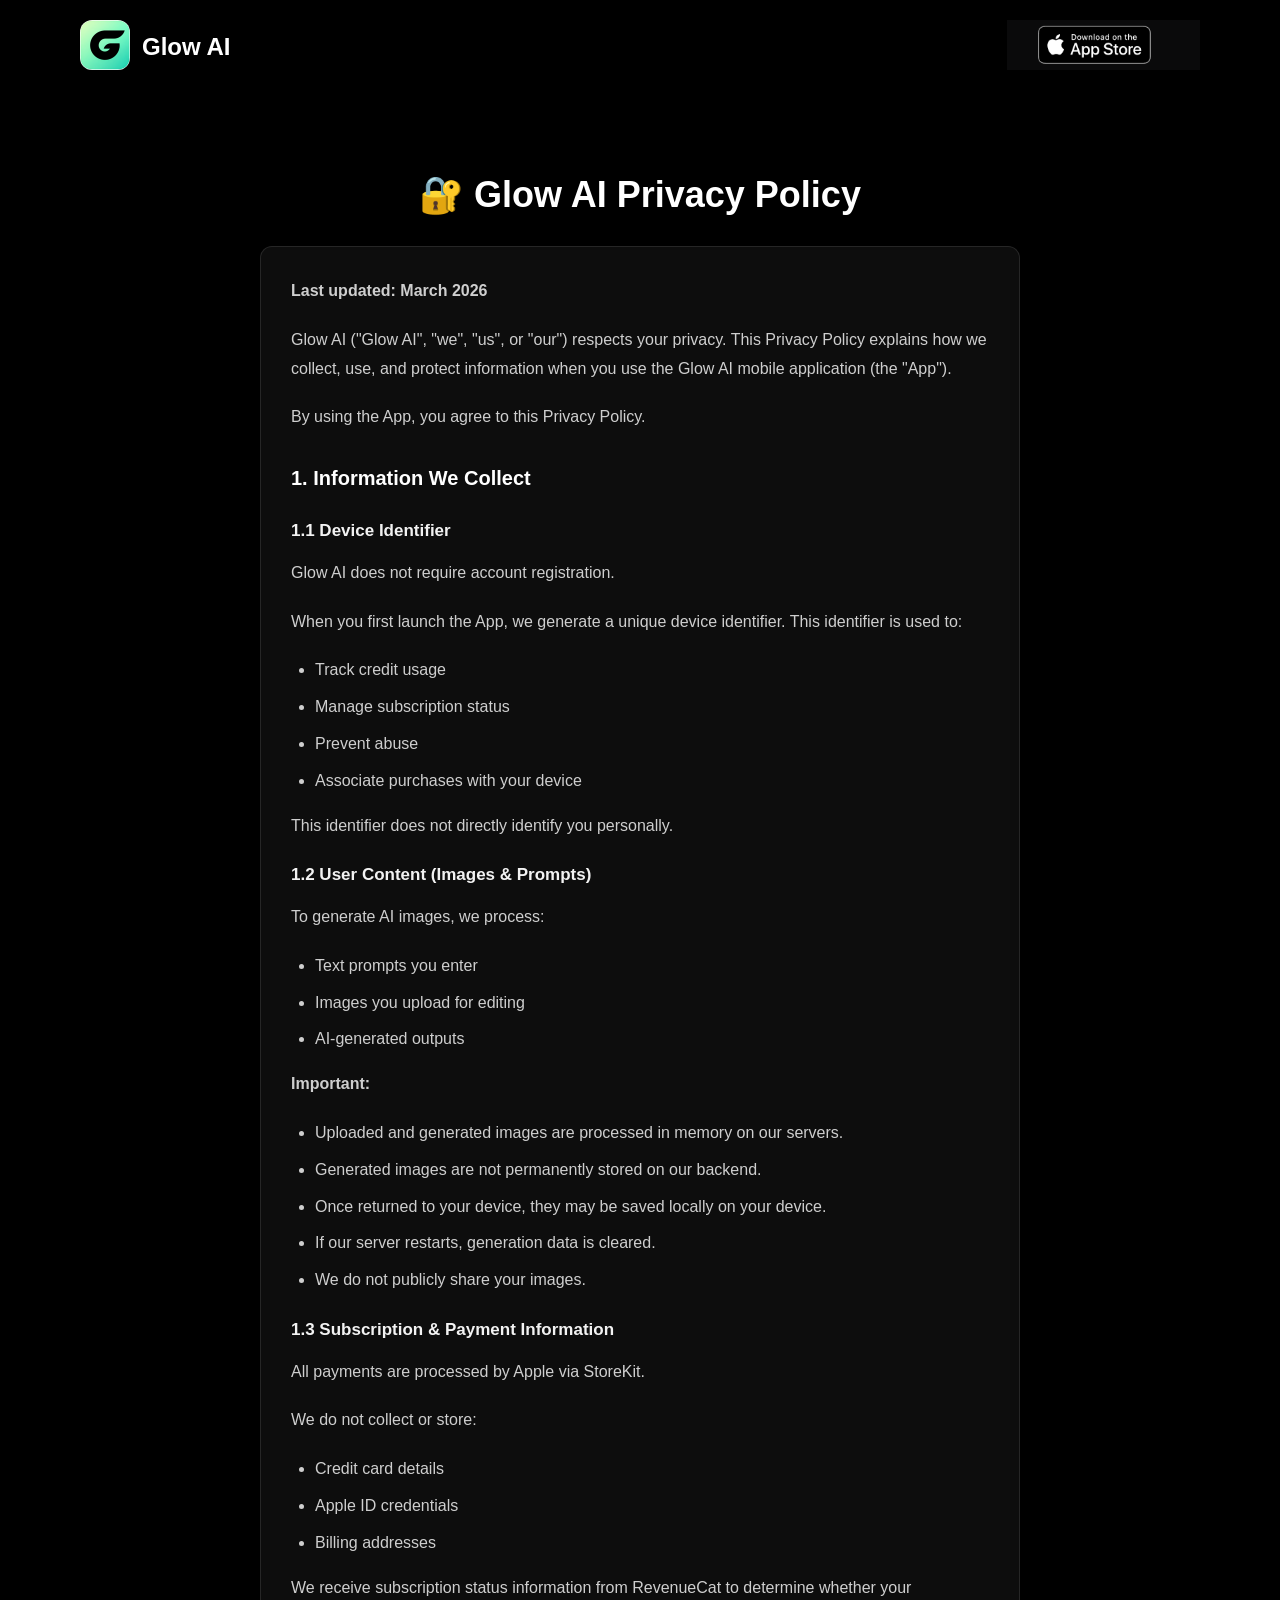
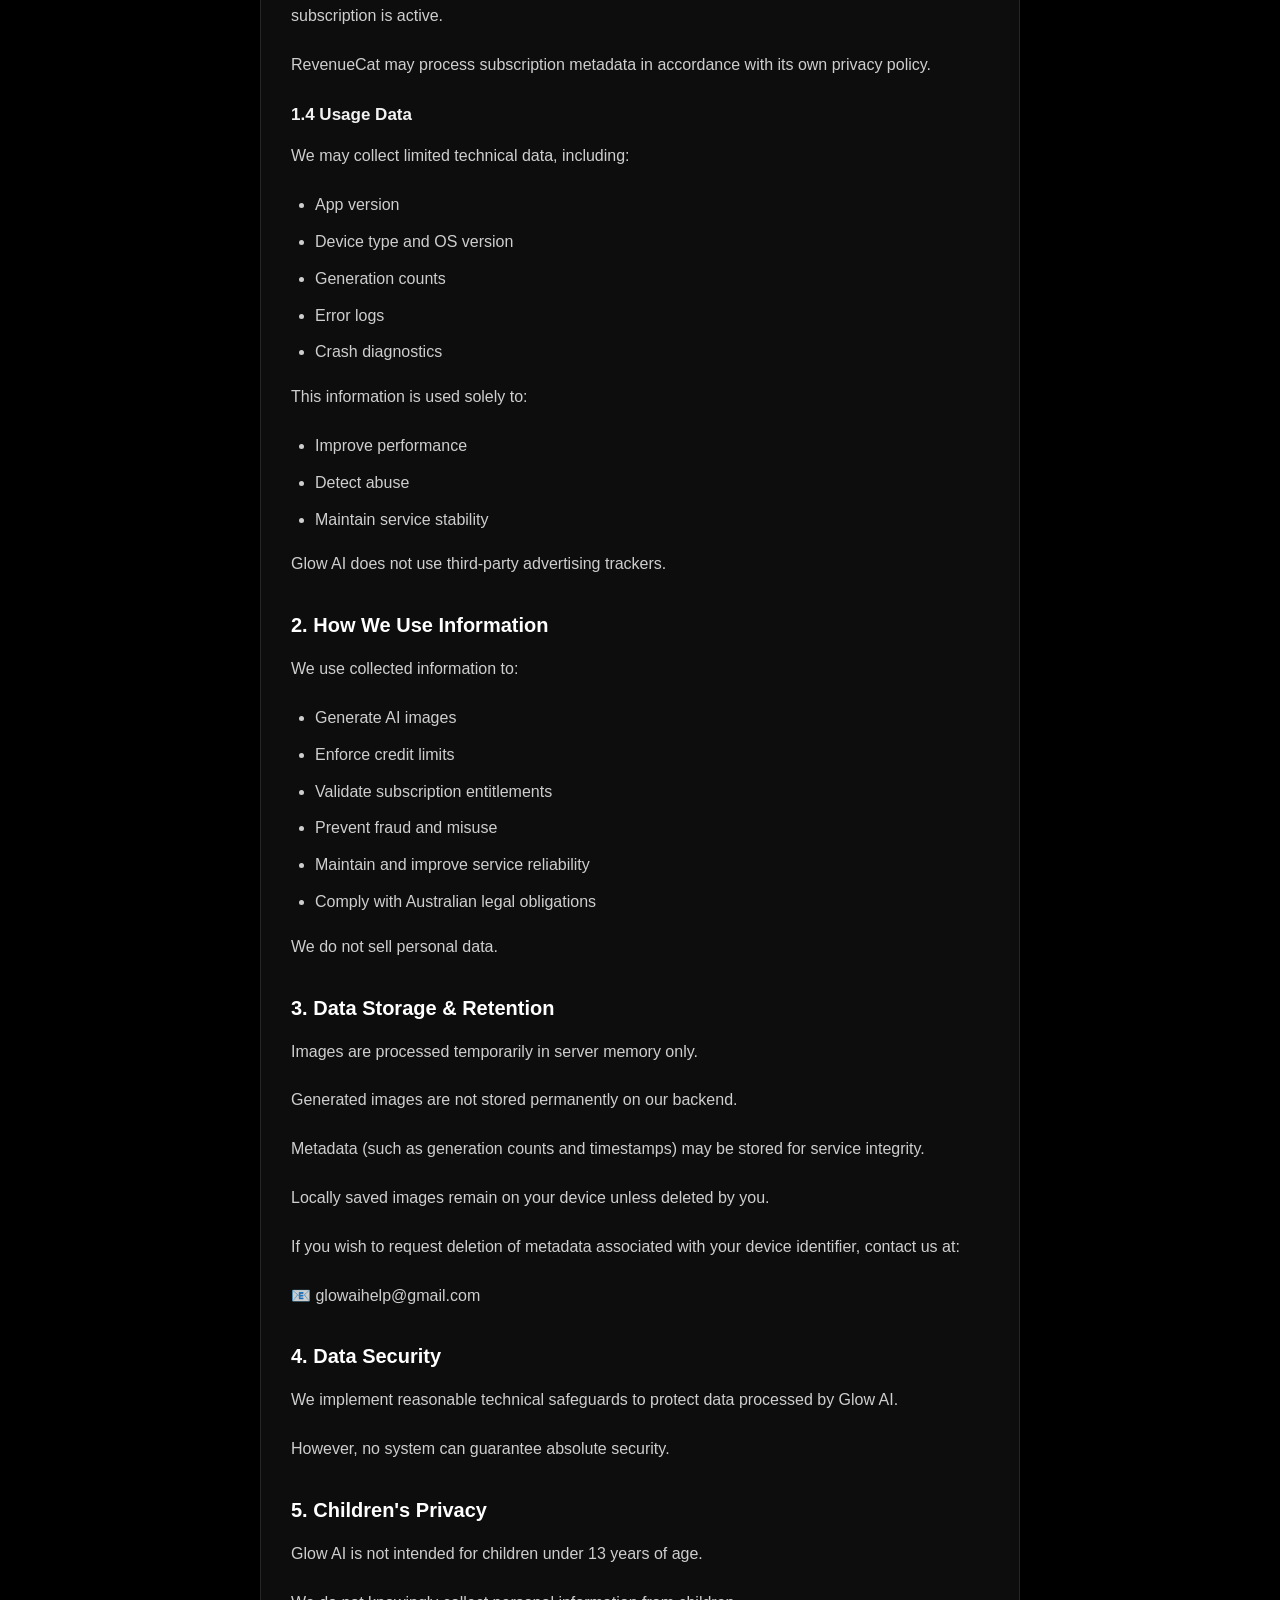
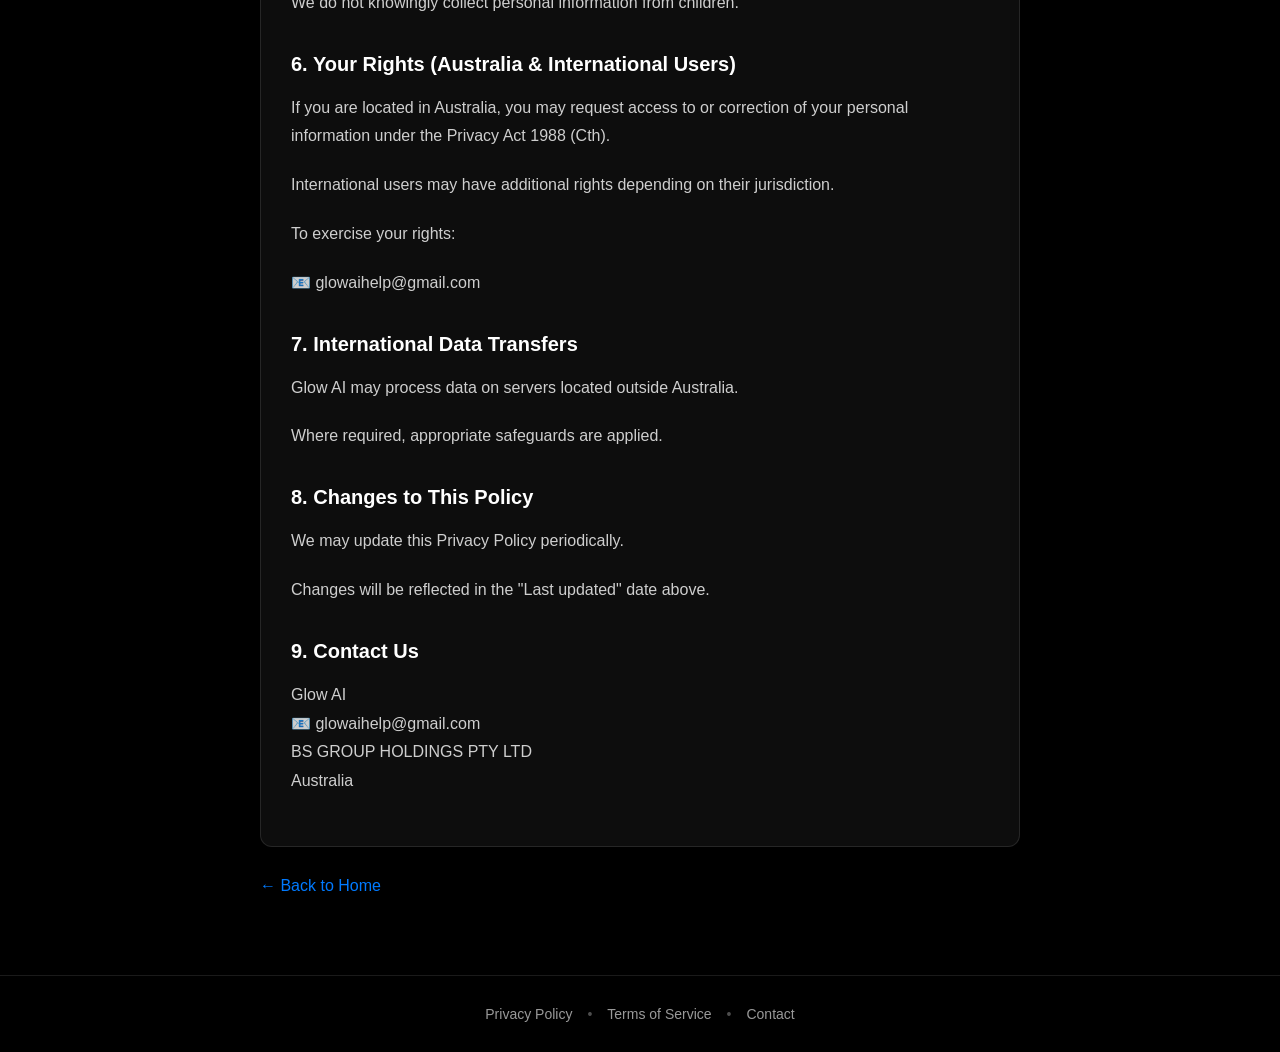
==== privacy/index.html @ a7b7dd00 "Update carousel with all 12 preset images, add full Privacy Policy & Terms, fix links to /privacy an" ====
<!DOCTYPE html>
<html lang="en">
<head>
    <meta charset="UTF-8">
    <meta name="viewport" content="width=device-width, initial-scale=1.0">
    <title>Privacy Policy - Glow AI</title>
    <link rel="icon" type="image/png" sizes="64x64" href="../favicon.png">
    <link rel="apple-touch-icon" sizes="180x180" href="../apple-touch-icon.png">
    <link rel="stylesheet" href="../styles.css">
</head>
<body>
    <div class="container">
        <!-- Header -->
        <header>
            <div class="logo-section">
                <a href="../index.html"><img src="../app-icon.png" alt="Glow AI" class="app-icon"></a>
                <h1 class="logo-text">Glow AI</h1>
            </div>
            <a href="#" class="app-store-link" id="appStoreLink">
                <img src="../app-store-badge.png" alt="Download on the App Store" class="app-store-badge">
            </a>
        </header>

        <!-- Main Content -->
        <main>
            <div class="page-container">
                <h1 class="page-title">🔐 Glow AI Privacy Policy</h1>
                
                <div class="page-content">
                    <p><strong>Last updated: March 2026</strong></p>
                    
                    <p>Glow AI ("Glow AI", "we", "us", or "our") respects your privacy. This Privacy Policy explains how we collect, use, and protect information when you use the Glow AI mobile application (the "App").</p>
                    
                    <p>By using the App, you agree to this Privacy Policy.</p>

                    <h2>1. Information We Collect</h2>
                    
                    <h3>1.1 Device Identifier</h3>
                    <p>Glow AI does not require account registration.</p>
                    <p>When you first launch the App, we generate a unique device identifier. This identifier is used to:</p>
                    <ul>
                        <li>Track credit usage</li>
                        <li>Manage subscription status</li>
                        <li>Prevent abuse</li>
                        <li>Associate purchases with your device</li>
                    </ul>
                    <p>This identifier does not directly identify you personally.</p>

                    <h3>1.2 User Content (Images & Prompts)</h3>
                    <p>To generate AI images, we process:</p>
                    <ul>
                        <li>Text prompts you enter</li>
                        <li>Images you upload for editing</li>
                        <li>AI-generated outputs</li>
                    </ul>
                    <p><strong>Important:</strong></p>
                    <ul>
                        <li>Uploaded and generated images are processed in memory on our servers.</li>
                        <li>Generated images are not permanently stored on our backend.</li>
                        <li>Once returned to your device, they may be saved locally on your device.</li>
                        <li>If our server restarts, generation data is cleared.</li>
                        <li>We do not publicly share your images.</li>
                    </ul>

                    <h3>1.3 Subscription & Payment Information</h3>
                    <p>All payments are processed by Apple via StoreKit.</p>
                    <p>We do not collect or store:</p>
                    <ul>
                        <li>Credit card details</li>
                        <li>Apple ID credentials</li>
                        <li>Billing addresses</li>
                    </ul>
                    <p>We receive subscription status information from RevenueCat to determine whether your subscription is active.</p>
                    <p>RevenueCat may process subscription metadata in accordance with its own privacy policy.</p>

                    <h3>1.4 Usage Data</h3>
                    <p>We may collect limited technical data, including:</p>
                    <ul>
                        <li>App version</li>
                        <li>Device type and OS version</li>
                        <li>Generation counts</li>
                        <li>Error logs</li>
                        <li>Crash diagnostics</li>
                    </ul>
                    <p>This information is used solely to:</p>
                    <ul>
                        <li>Improve performance</li>
                        <li>Detect abuse</li>
                        <li>Maintain service stability</li>
                    </ul>
                    <p>Glow AI does not use third-party advertising trackers.</p>

                    <h2>2. How We Use Information</h2>
                    <p>We use collected information to:</p>
                    <ul>
                        <li>Generate AI images</li>
                        <li>Enforce credit limits</li>
                        <li>Validate subscription entitlements</li>
                        <li>Prevent fraud and misuse</li>
                        <li>Maintain and improve service reliability</li>
                        <li>Comply with Australian legal obligations</li>
                    </ul>
                    <p>We do not sell personal data.</p>

                    <h2>3. Data Storage & Retention</h2>
                    <p>Images are processed temporarily in server memory only.</p>
                    <p>Generated images are not stored permanently on our backend.</p>
                    <p>Metadata (such as generation counts and timestamps) may be stored for service integrity.</p>
                    <p>Locally saved images remain on your device unless deleted by you.</p>
                    <p>If you wish to request deletion of metadata associated with your device identifier, contact us at:</p>
                    <p>📧 glowaihelp@gmail.com</p>

                    <h2>4. Data Security</h2>
                    <p>We implement reasonable technical safeguards to protect data processed by Glow AI.</p>
                    <p>However, no system can guarantee absolute security.</p>

                    <h2>5. Children's Privacy</h2>
                    <p>Glow AI is not intended for children under 13 years of age.</p>
                    <p>We do not knowingly collect personal information from children.</p>

                    <h2>6. Your Rights (Australia & International Users)</h2>
                    <p>If you are located in Australia, you may request access to or correction of your personal information under the Privacy Act 1988 (Cth).</p>
                    <p>International users may have additional rights depending on their jurisdiction.</p>
                    <p>To exercise your rights:</p>
                    <p>📧 glowaihelp@gmail.com</p>

                    <h2>7. International Data Transfers</h2>
                    <p>Glow AI may process data on servers located outside Australia.</p>
                    <p>Where required, appropriate safeguards are applied.</p>

                    <h2>8. Changes to This Policy</h2>
                    <p>We may update this Privacy Policy periodically.</p>
                    <p>Changes will be reflected in the "Last updated" date above.</p>

                    <h2>9. Contact Us</h2>
                    <p>Glow AI<br>
                    📧 glowaihelp@gmail.com<br>
                    BS GROUP HOLDINGS PTY LTD<br>
                    Australia</p>
                </div>

                <a href="../index.html" class="back-link">← Back to Home</a>
            </div>
        </main>

        <!-- Footer -->
        <footer>
            <div class="footer-links">
                <a href="../privacy">Privacy Policy</a>
                <span class="separator">•</span>
                <a href="../terms">Terms of Service</a>
                <span class="separator">•</span>
                <a href="../contact.html">Contact</a>
            </div>
        </footer>
    </div>

    <script src="../script.js"></script>
</body>
</html>
---- styles.css ----
* {
    margin: 0;
    padding: 0;
    box-sizing: border-box;
}

body {
    font-family: -apple-system, BlinkMacSystemFont, 'Segoe UI', 'Roboto', 'Helvetica', 'Arial', sans-serif;
    background-color: #000000;
    color: #ffffff;
    min-height: 100vh;
    overflow-x: hidden;
}

.container {
    display: flex;
    flex-direction: column;
    min-height: 100vh;
    max-width: 100%;
    overflow: hidden;
}

/* Header */
header {
    padding: 20px 40px;
    display: flex;
    justify-content: space-between;
    align-items: center;
    max-width: 1200px;
    margin: 0 auto;
    width: 100%;
}

.logo-section {
    display: flex;
    align-items: center;
    gap: 12px;
}

.app-icon {
    width: 50px;
    height: 50px;
    border-radius: 12px;
}

.logo-text {
    font-size: 24px;
    font-weight: 600;
    color: #ffffff;
}

.app-store-link {
    display: block;
    transition: opacity 0.3s ease, transform 0.3s ease;
}

.app-store-link:hover {
    opacity: 0.8;
    transform: scale(1.05);
}

.app-store-badge {
    height: 50px;
    width: auto;
}

/* Main Content */
main {
    flex: 1;
    display: flex;
    flex-direction: column;
    justify-content: center;
    align-items: center;
    padding: 40px 20px;
    gap: 60px;
}

.main-heading {
    font-size: 48px;
    font-weight: 700;
    text-align: center;
    max-width: 800px;
    line-height: 1.2;
    background: linear-gradient(135deg, #ffffff 0%, #a0a0a0 100%);
    -webkit-background-clip: text;
    -webkit-text-fill-color: transparent;
    background-clip: text;
}

/* Carousel */
.carousel-container {
    width: 100%;
    height: 450px;
    position: relative;
    overflow: hidden;
    mask-image: linear-gradient(to right, transparent, black 10%, black 90%, transparent);
    -webkit-mask-image: linear-gradient(to right, transparent, black 10%, black 90%, transparent);
}

.carousel-track {
    display: flex;
    gap: 20px;
    position: absolute;
    animation: scroll 40s linear infinite;
    will-change: transform;
}

.carousel-card {
    min-width: 240px;
    height: 380px;
    border-radius: 20px;
    border: 1px solid rgba(255, 255, 255, 0.2);
    transform: perspective(1000px) rotateY(-5deg);
    transition: transform 0.3s ease;
    position: relative;
    overflow: hidden;
    box-shadow: 0 10px 30px rgba(0, 0, 0, 0.5);
}

.carousel-card:hover {
    transform: perspective(1000px) rotateY(0deg) scale(1.02);
}

.card-image {
    position: absolute;
    top: 0;
    left: 0;
    width: 100%;
    height: 100%;
    object-fit: cover;
    object-position: center;
    transition: opacity 1.5s ease-in-out;
}

.card-image.before {
    opacity: 1;
    z-index: 1;
}

.card-image.after {
    opacity: 0;
    z-index: 2;
}

.carousel-card.show-after .card-image.after {
    opacity: 1;
}

.carousel-card.show-after .card-image.before {
    opacity: 0;
}

@keyframes scroll {
    0% {
        transform: translateX(0);
    }
    100% {
        transform: translateX(-50%);
    }
}

/* Footer */
footer {
    padding: 30px 40px;
    display: flex;
    justify-content: center;
    border-top: 1px solid rgba(255, 255, 255, 0.1);
}

.footer-links {
    display: flex;
    align-items: center;
    gap: 15px;
    flex-wrap: wrap;
    justify-content: center;
}

.footer-links a {
    color: rgba(255, 255, 255, 0.6);
    text-decoration: none;
    font-size: 14px;
    transition: color 0.3s ease;
}

.footer-links a:hover {
    color: #ffffff;
}

.separator {
    color: rgba(255, 255, 255, 0.3);
    font-size: 14px;
}

/* Responsive Design */
@media (max-width: 768px) {
    .main-heading {
        font-size: 32px;
        padding: 0 20px;
    }

    header {
        padding: 15px 20px;
        flex-direction: column;
        gap: 15px;
    }

    .app-icon {
        width: 40px;
        height: 40px;
    }

    .logo-text {
        font-size: 20px;
    }

    .app-store-badge {
        height: 40px;
    }

    .carousel-container {
        height: 320px;
    }

    .carousel-card {
        min-width: 200px;
        height: 300px;
    }

    main {
        gap: 40px;
        padding: 20px;
    }

    .footer-links {
        flex-direction: column;
        gap: 10px;
    }

    .separator {
        display: none;
    }
}

/* Page Styles (for privacy, terms, contact) */
.page-container {
    max-width: 800px;
    margin: 0 auto;
    padding: 40px 20px;
}

.page-title {
    font-size: 36px;
    font-weight: 700;
    margin-bottom: 30px;
    text-align: center;
}

.page-content {
    background: rgba(255, 255, 255, 0.05);
    border: 1px solid rgba(255, 255, 255, 0.1);
    border-radius: 12px;
    padding: 30px;
    line-height: 1.8;
    font-size: 16px;
    color: rgba(255, 255, 255, 0.8);
}

.page-content p {
    margin-bottom: 20px;
}

.page-content h2 {
    font-size: 20px;
    font-weight: 600;
    margin-top: 28px;
    margin-bottom: 12px;
    color: #ffffff;
}

.page-content h3 {
    font-size: 17px;
    font-weight: 600;
    margin-top: 20px;
    margin-bottom: 12px;
    color: rgba(255, 255, 255, 0.95);
}

.page-content ul {
    margin-bottom: 16px;
    padding-left: 24px;
}

.page-content li {
    margin-bottom: 8px;
}

.back-link {
    display: inline-block;
    margin-top: 30px;
    color: #007AFF;
    text-decoration: none;
    font-weight: 500;
    transition: opacity 0.3s ease;
}

.back-link:hover {
    opacity: 0.7;
}
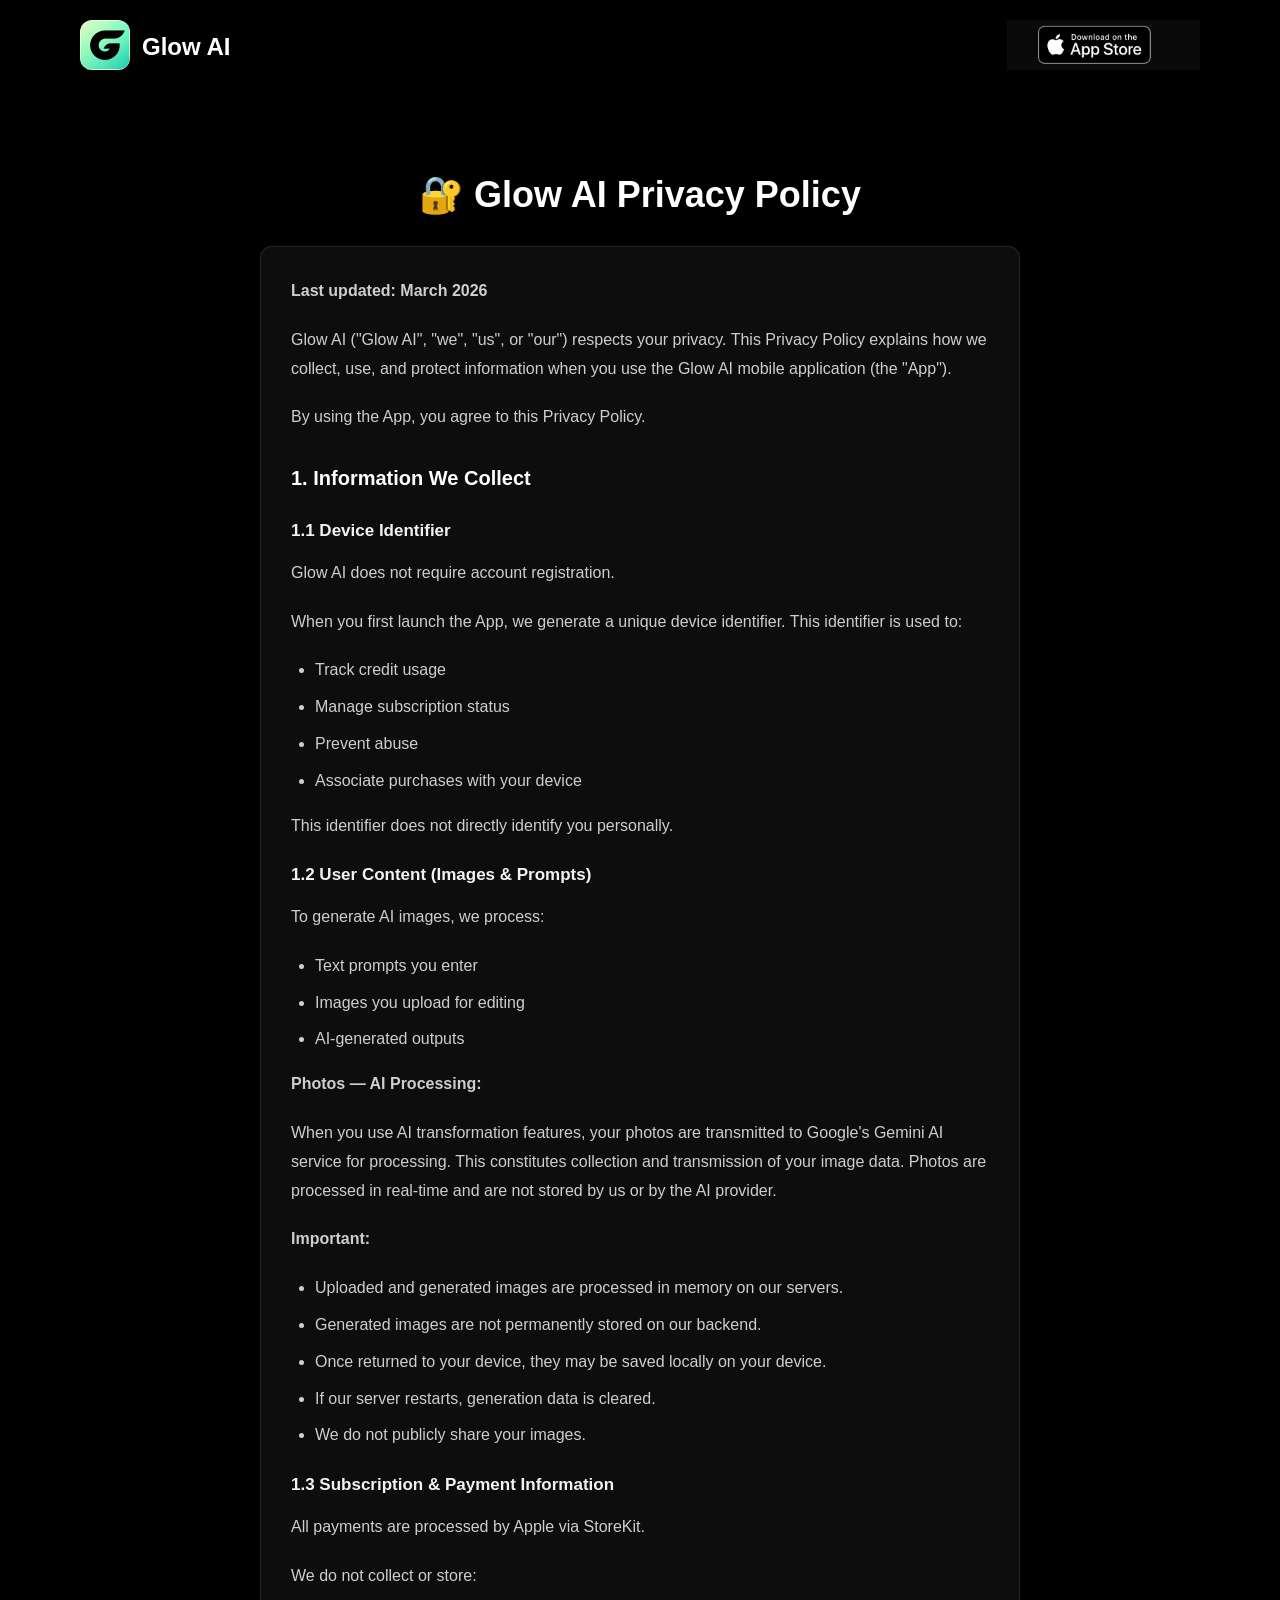
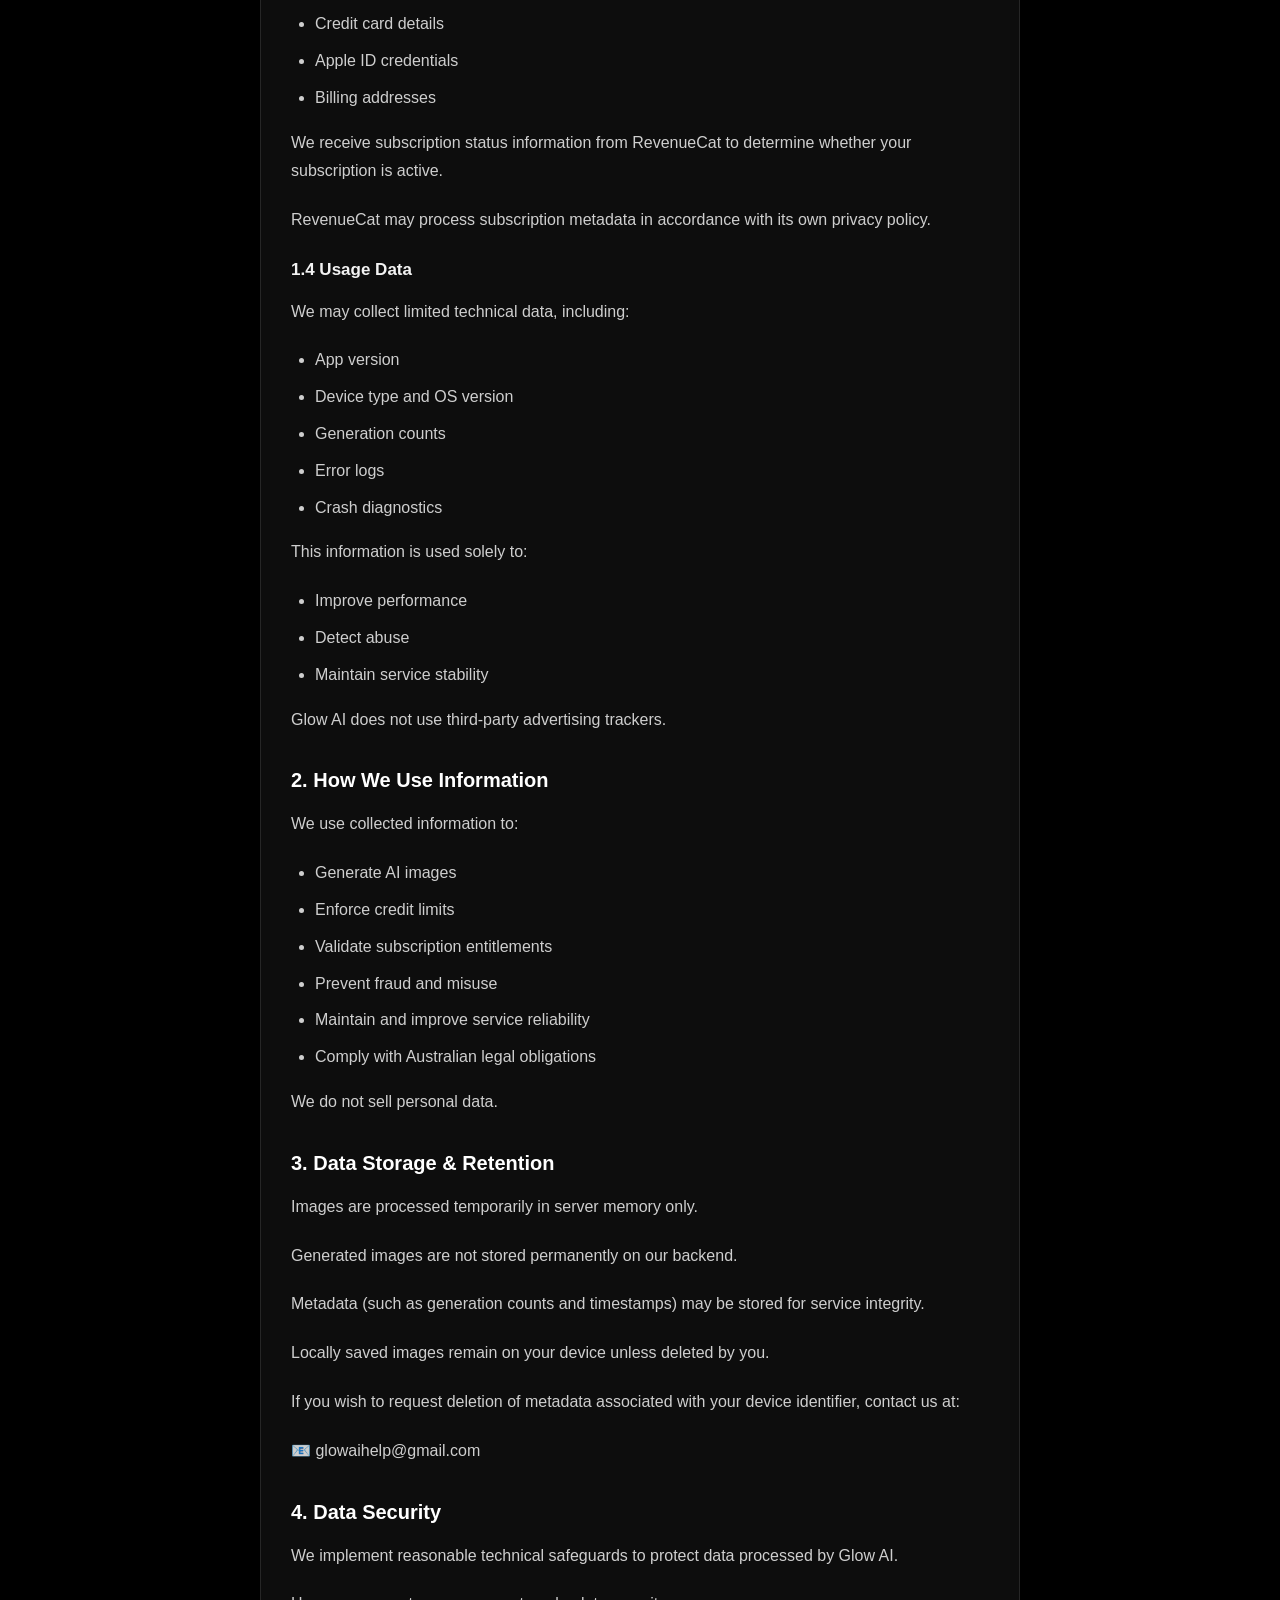
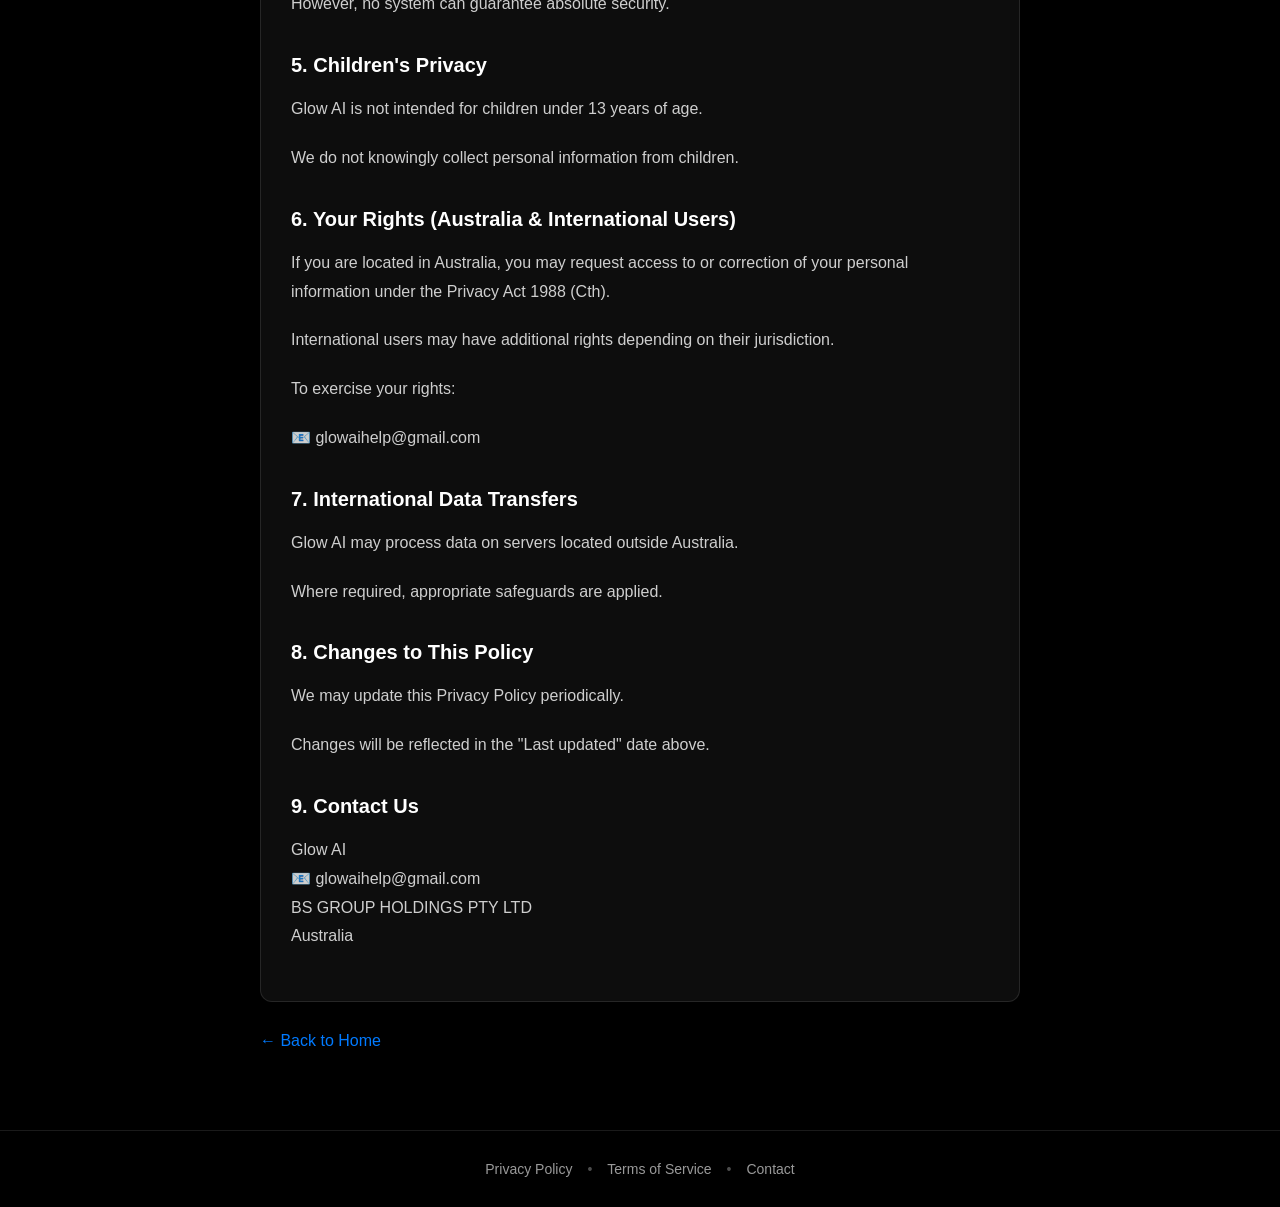
==== commit ea78b360: "Update contact links to clean URL, add Gemini photo disclosure to privacy policy - Change footer lin" ====
--- a/privacy/index.html
+++ b/privacy/index.html
@@ -53,6 +53,8 @@
                         <li>Images you upload for editing</li>
                         <li>AI-generated outputs</li>
                     </ul>
+                    <p><strong>Photos — AI Processing:</strong></p>
+                    <p>When you use AI transformation features, your photos are transmitted to Google's Gemini AI service for processing. This constitutes collection and transmission of your image data. Photos are processed in real-time and are not stored by us or by the AI provider.</p>
                     <p><strong>Important:</strong></p>
                     <ul>
                         <li>Uploaded and generated images are processed in memory on our servers.</li>
@@ -150,7 +152,7 @@
                 <span class="separator">•</span>
                 <a href="../terms">Terms of Service</a>
                 <span class="separator">•</span>
-                <a href="../contact.html">Contact</a>
+                <a href="../contact">Contact</a>
             </div>
         </footer>
     </div>
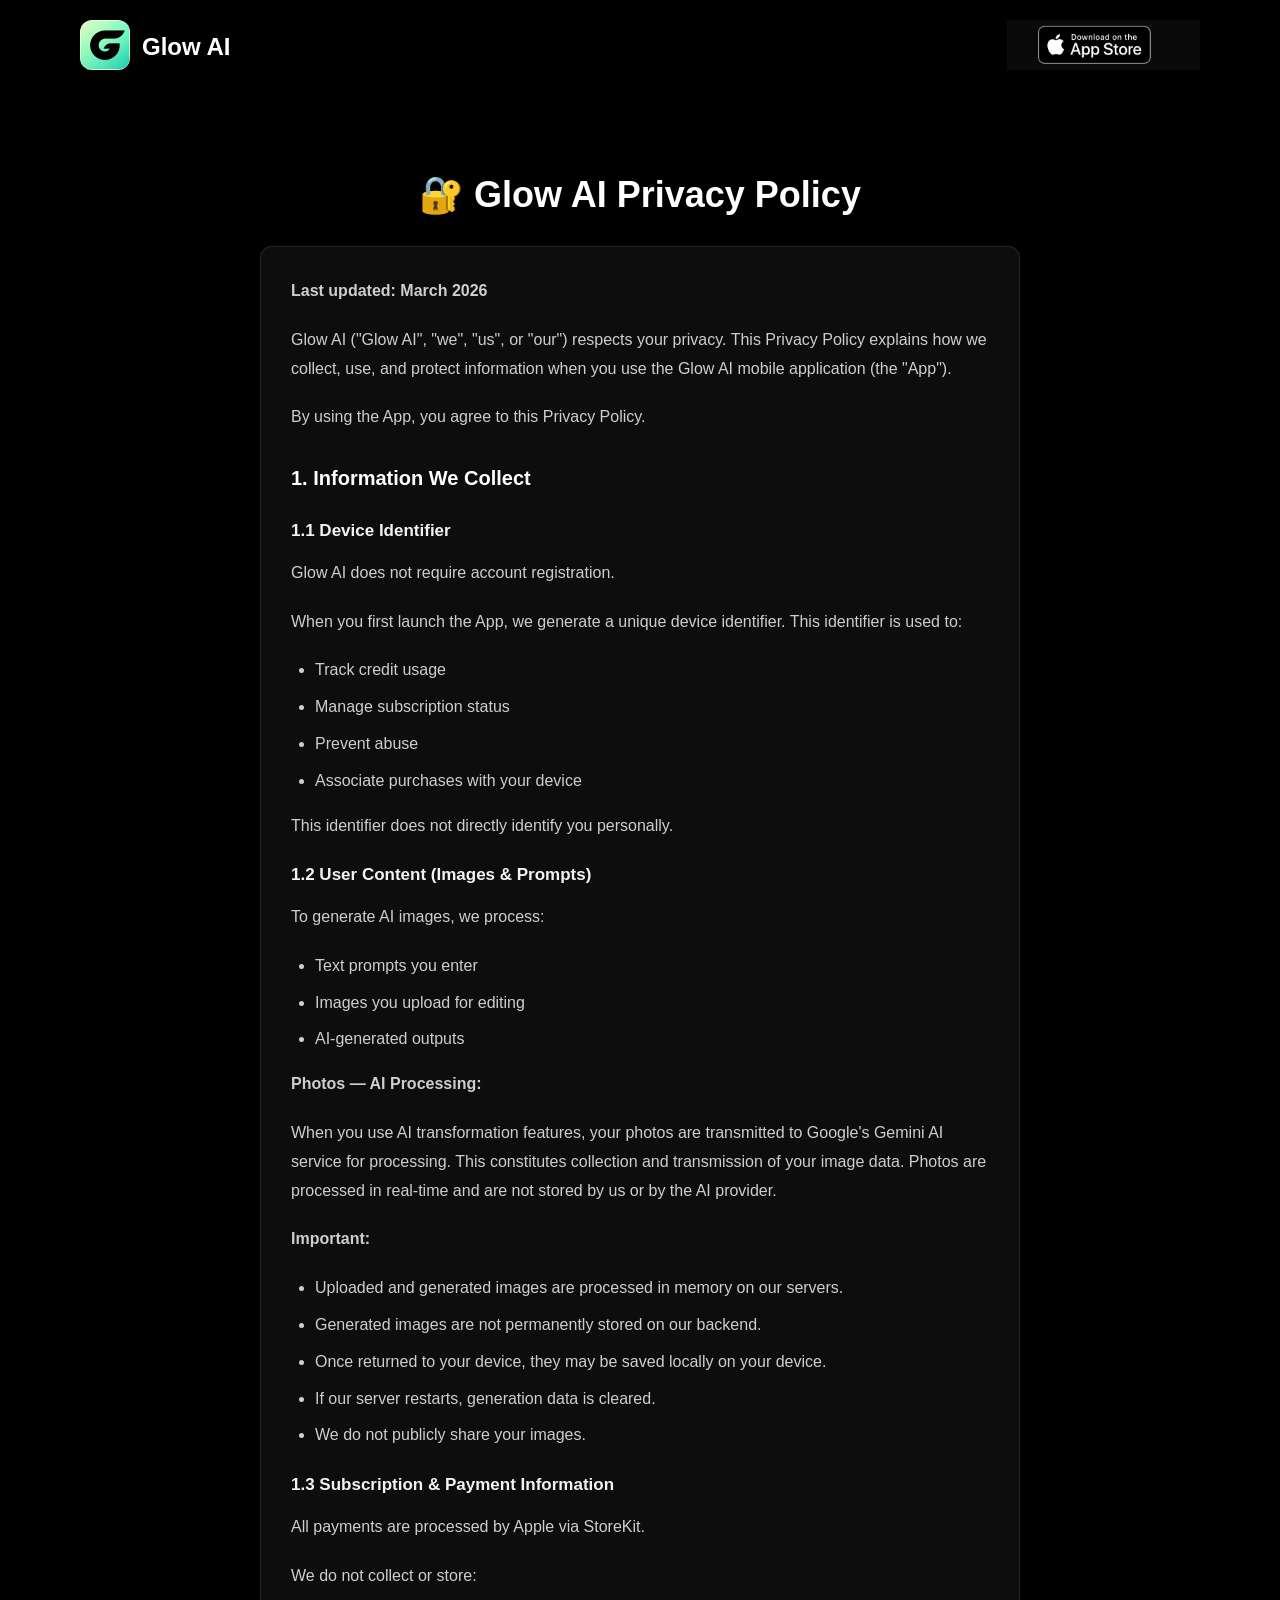
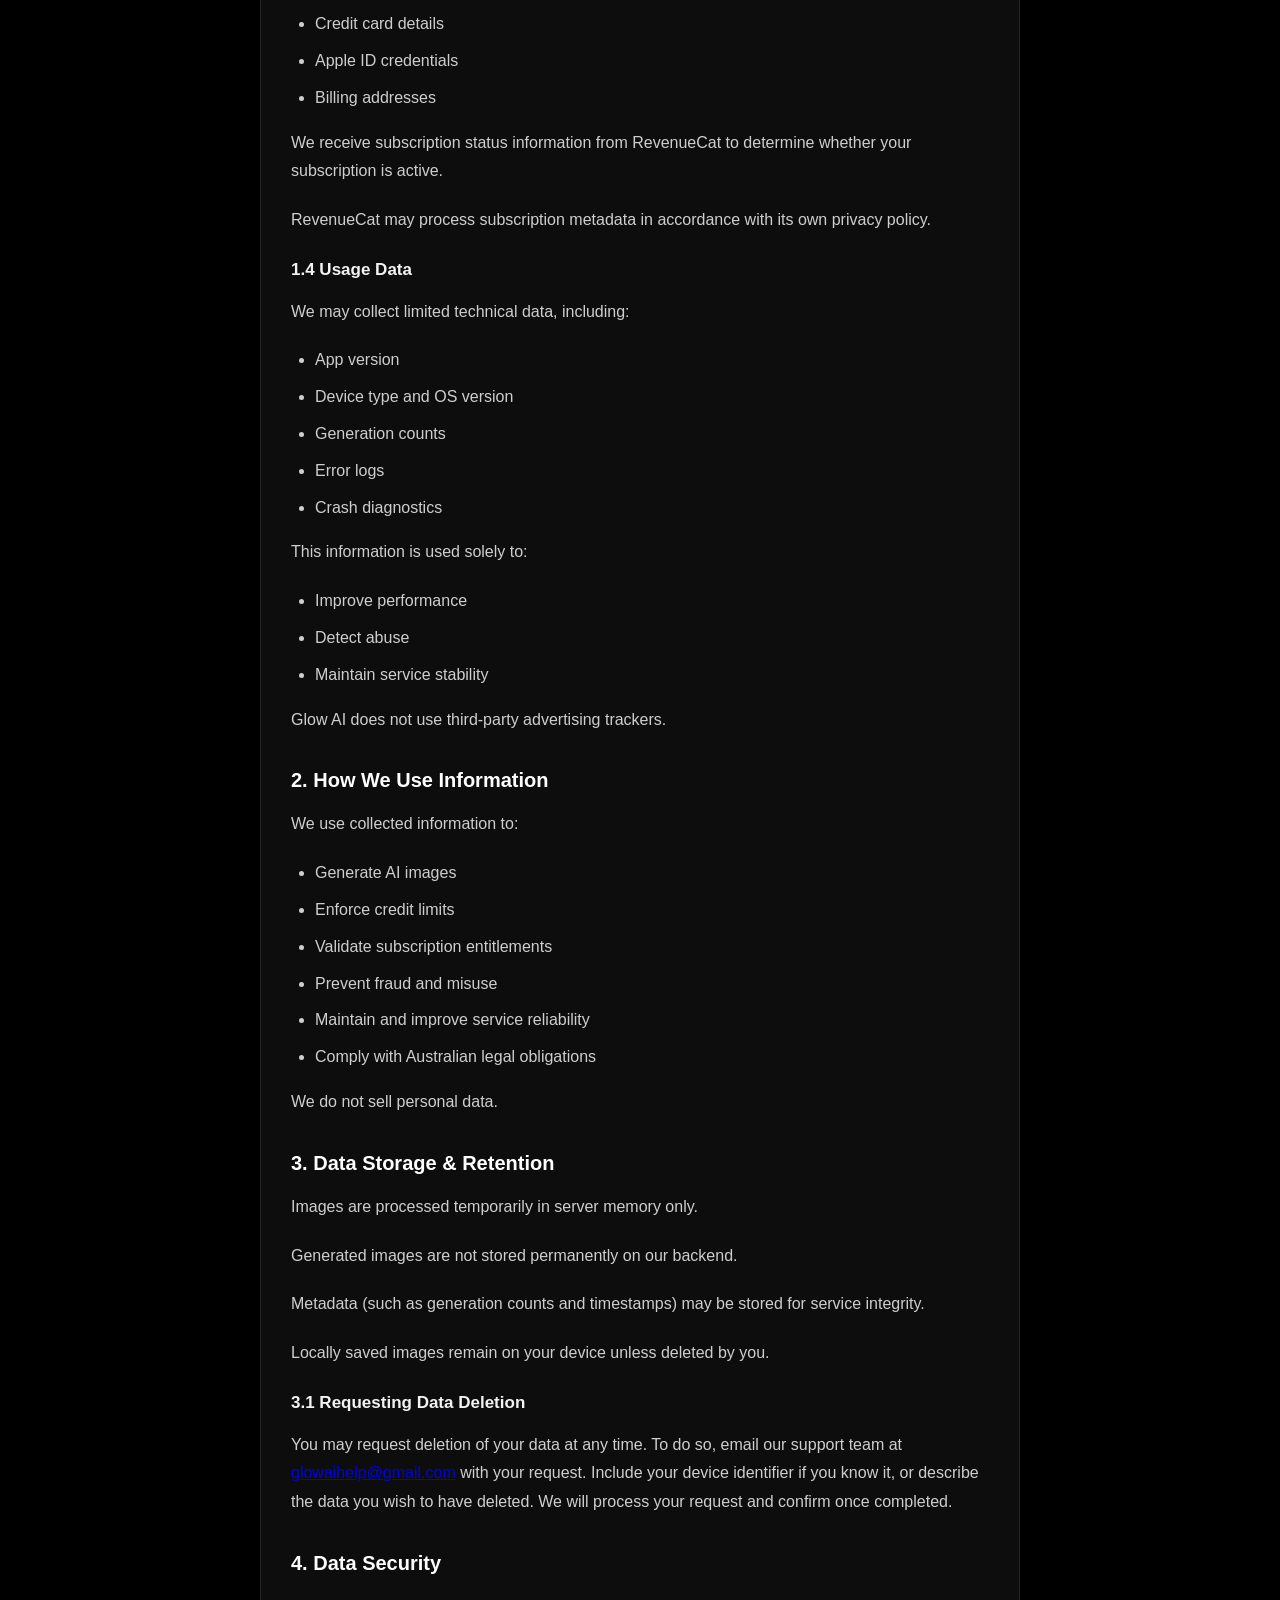
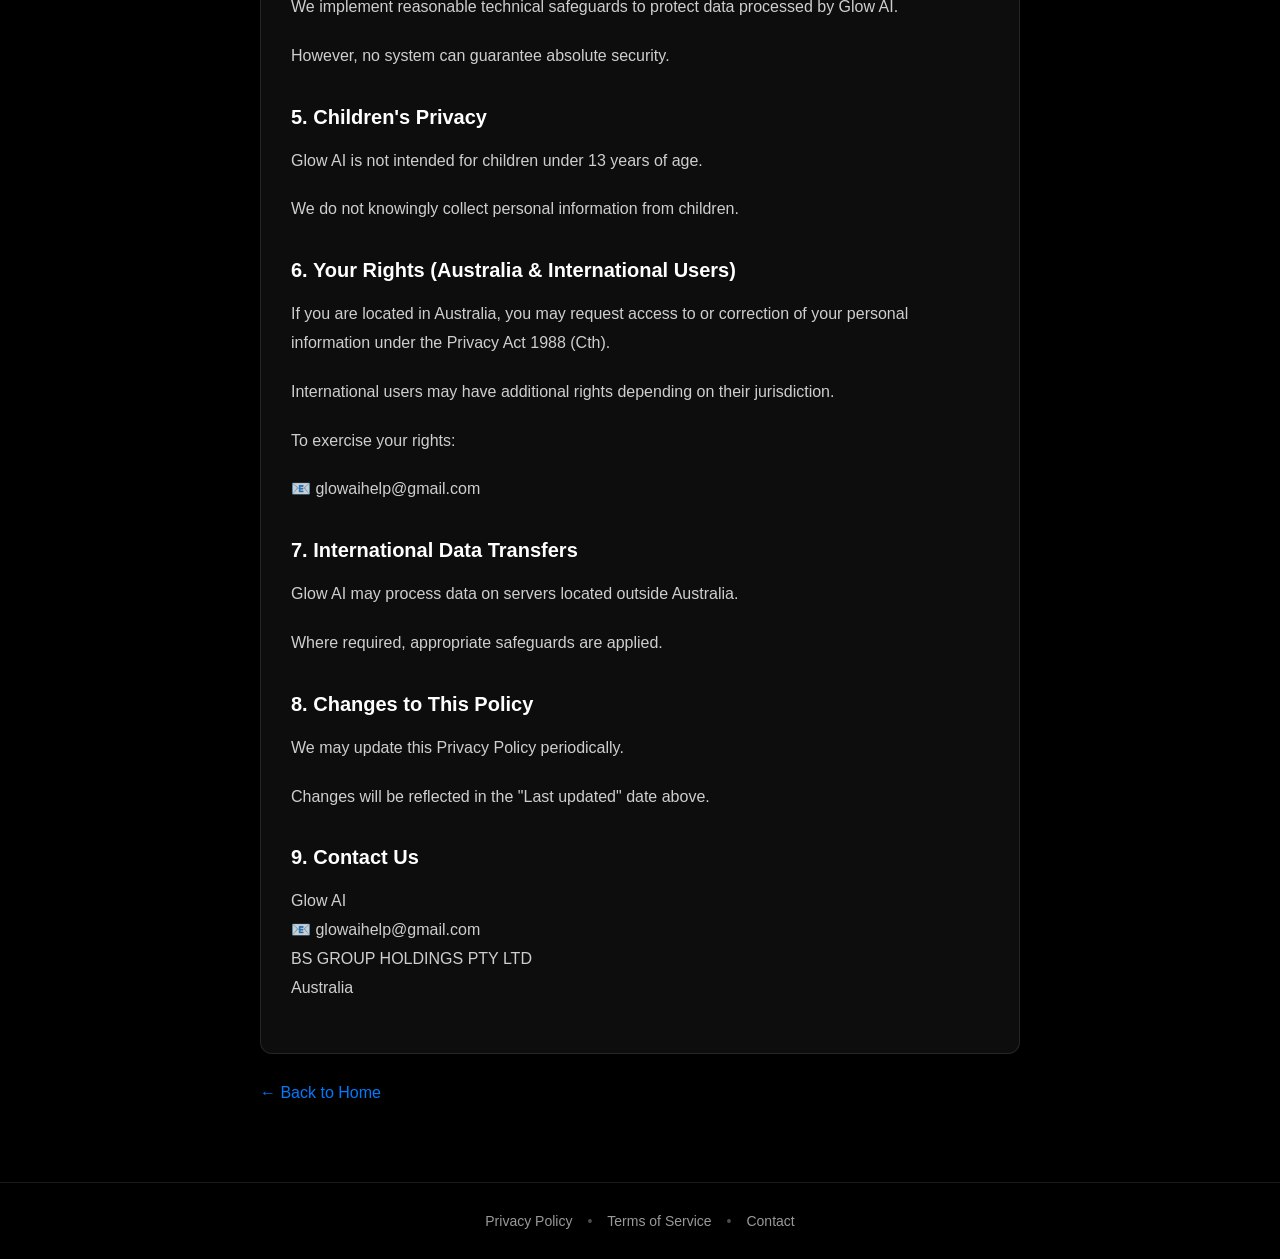
==== commit adf91b0b: "Add dedicated data deletion request section to privacy policy - New section 3.1 explains how users c" ====
--- a/privacy/index.html
+++ b/privacy/index.html
@@ -109,8 +109,8 @@
                     <p>Generated images are not stored permanently on our backend.</p>
                     <p>Metadata (such as generation counts and timestamps) may be stored for service integrity.</p>
                     <p>Locally saved images remain on your device unless deleted by you.</p>
-                    <p>If you wish to request deletion of metadata associated with your device identifier, contact us at:</p>
-                    <p>📧 glowaihelp@gmail.com</p>
+                    <h3>3.1 Requesting Data Deletion</h3>
+                    <p>You may request deletion of your data at any time. To do so, email our support team at <a href="mailto:glowaihelp@gmail.com">glowaihelp@gmail.com</a> with your request. Include your device identifier if you know it, or describe the data you wish to have deleted. We will process your request and confirm once completed.</p>
 
                     <h2>4. Data Security</h2>
                     <p>We implement reasonable technical safeguards to protect data processed by Glow AI.</p>
